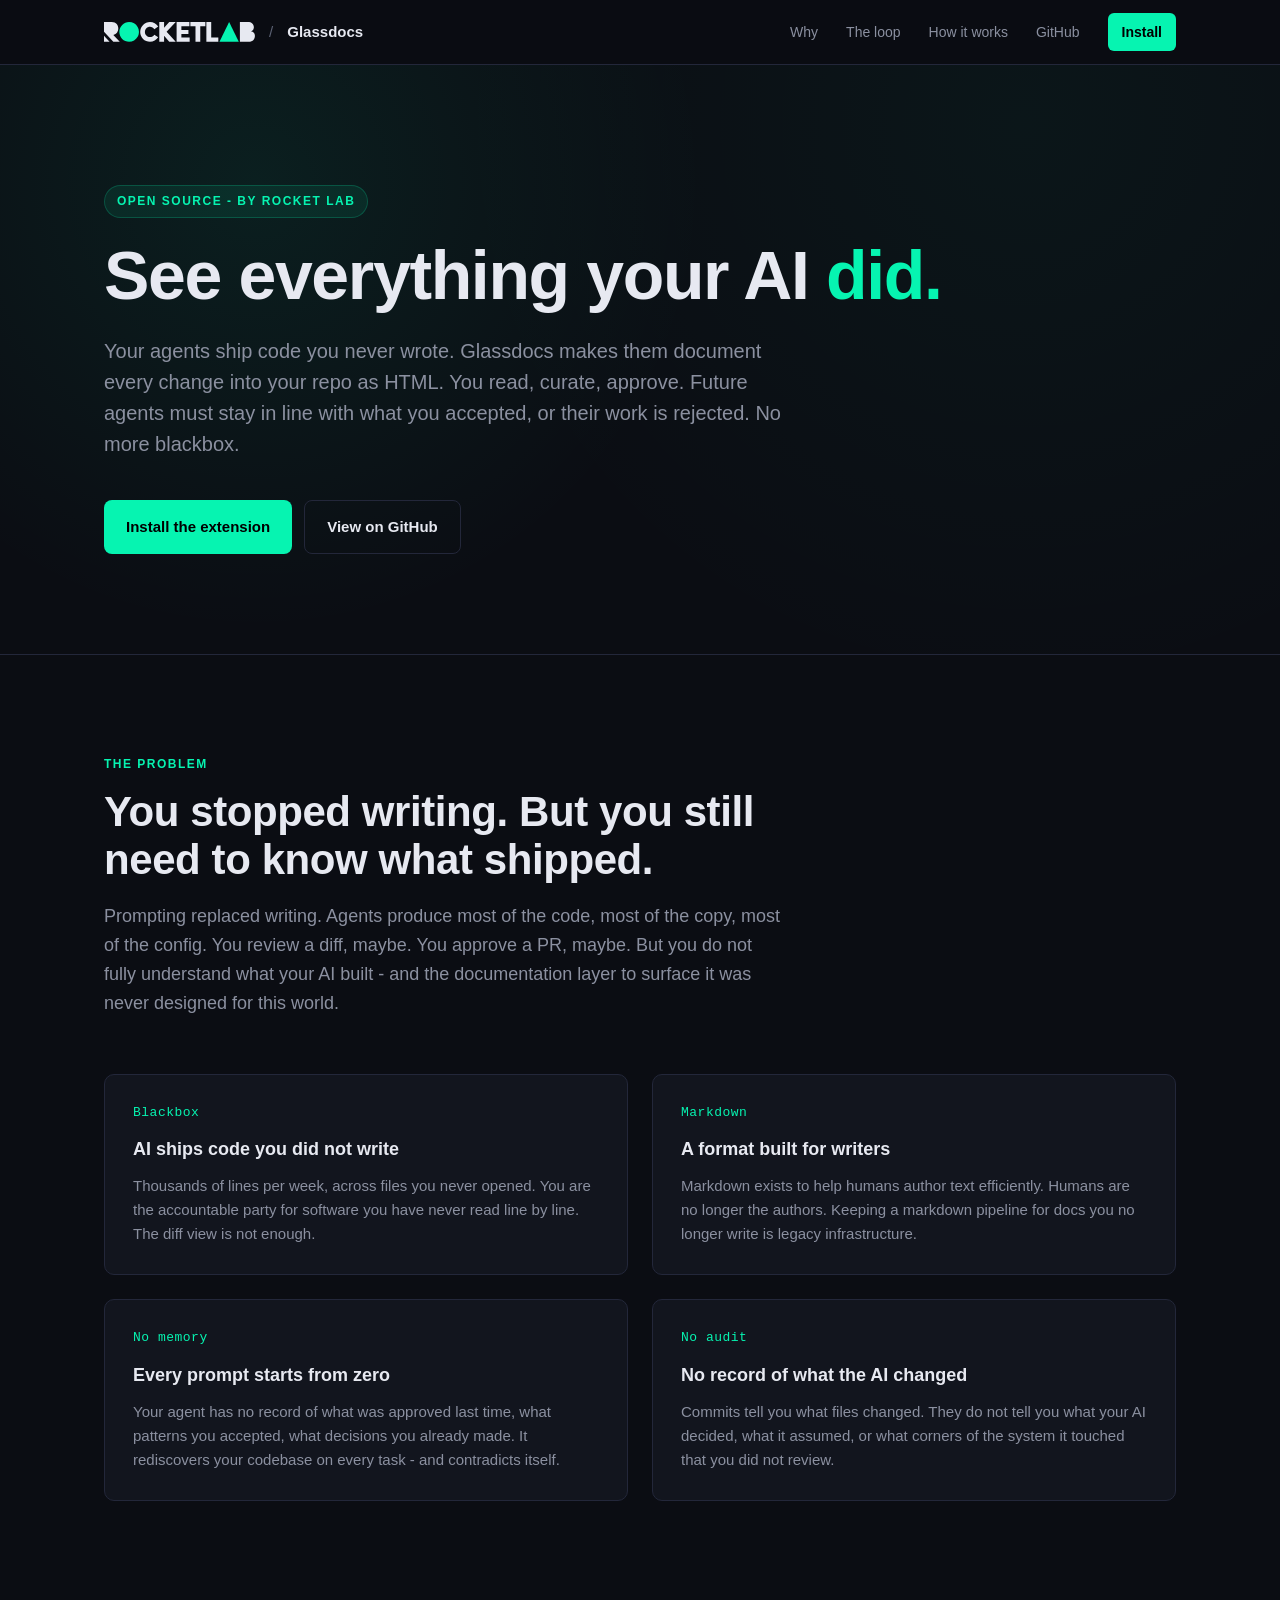
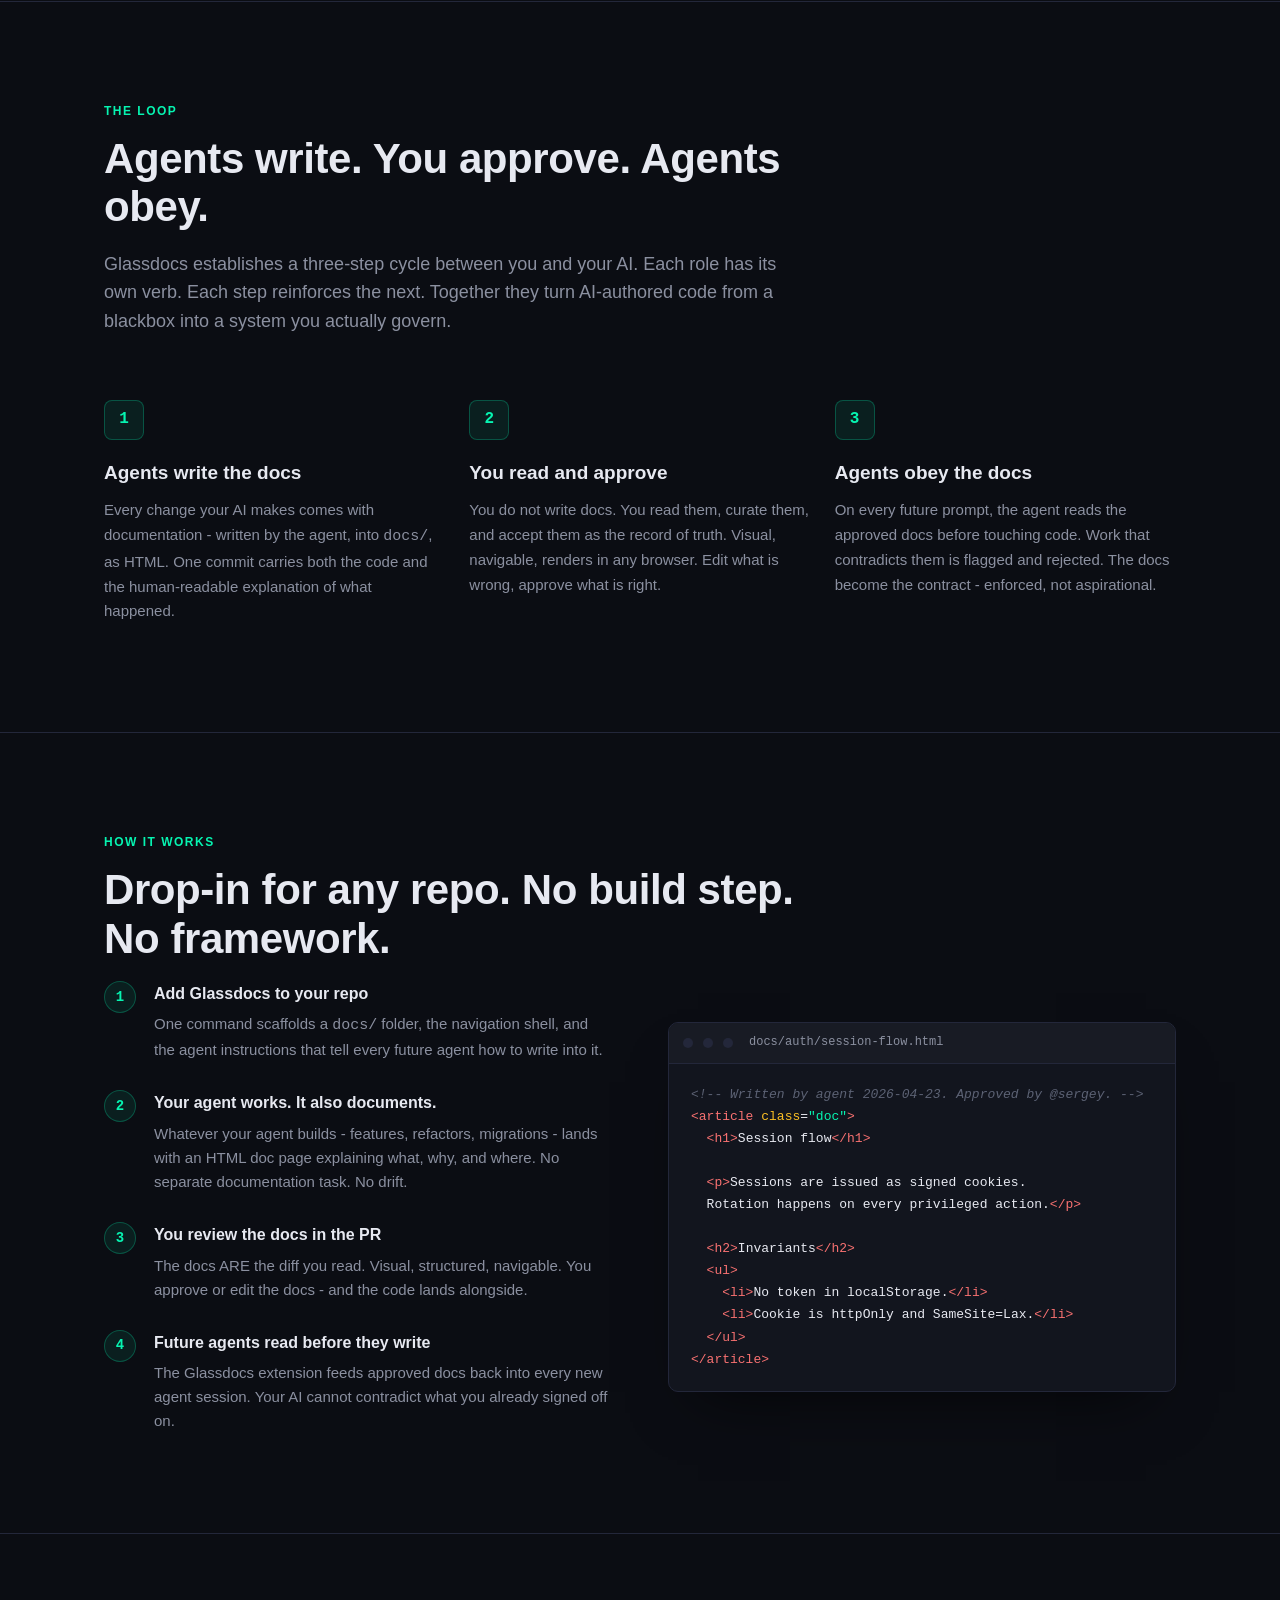
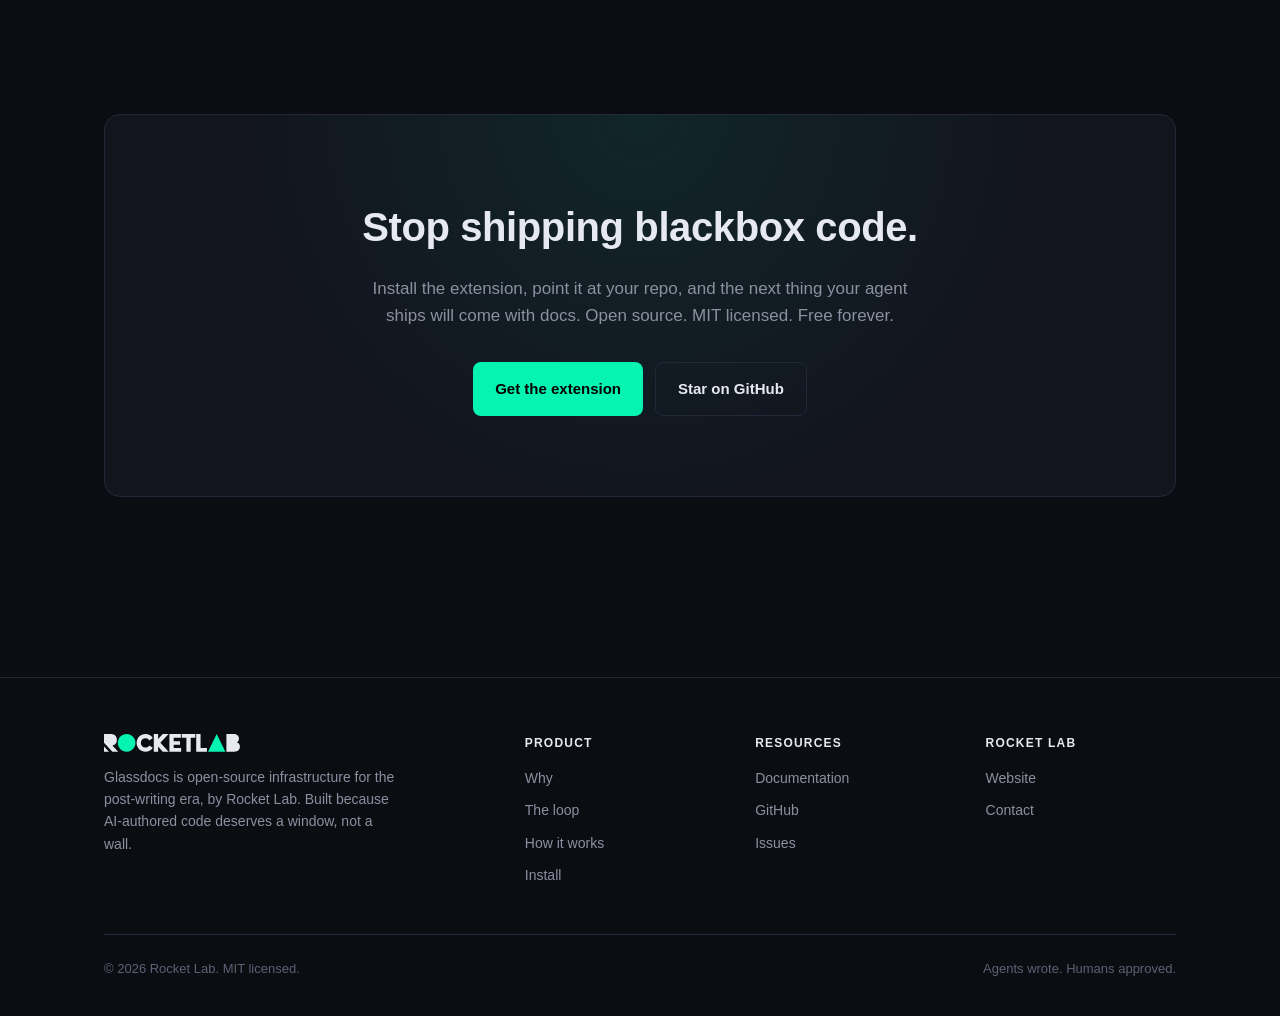
==== index.html @ 945e69b7 "Initial publish: Glassdocs marketing site Org-pages repo for Glassdocs - serves the public marketing" ====
<!DOCTYPE html>
<html lang="en">
<head>
  <meta charset="UTF-8" />
  <meta name="viewport" content="width=device-width, initial-scale=1.0" />
  <title>Glassdocs - the transparency layer for AI-authored code</title>
  <meta name="description" content="Agents write the docs. You read and approve. Future agents must stay in line. Glassdocs is the open-source transparency layer for AI-authored code." />

  <meta property="og:title" content="Glassdocs - see everything your AI did." />
  <meta property="og:description" content="Agents write the docs. You approve them. Future agents honor them. The transparency layer for AI-authored code, by Rocket Lab." />
  <meta property="og:type" content="website" />

  <link rel="icon" type="image/svg+xml" href="assets/favicon.svg" />
  <link rel="stylesheet" href="styles.css" />
</head>
<body>

  <nav class="nav">
    <div class="wrap nav-inner">
      <a href="/" class="nav-brand">
        <img src="assets/logo-dark.svg" alt="Rocket Lab" class="nav-logo" />
        <span class="nav-divider">/</span>
        Glassdocs
      </a>
      <div class="nav-links">
        <a href="#problem">Why</a>
        <a href="#loop">The loop</a>
        <a href="#how">How it works</a>
        <a href="https://github.com/Glassdocs/glassdocs">GitHub</a>
        <a href="#install" class="nav-cta">Install</a>
      </div>
    </div>
  </nav>

  <header class="hero">
    <div class="wrap">
      <span class="hero-eyebrow">Open source - by Rocket Lab</span>
      <h1>See everything your AI <span class="accent">did.</span></h1>
      <p class="hero-sub">
        Your agents ship code you never wrote. Glassdocs makes them document every change into your repo as HTML.
        You read, curate, approve. Future agents must stay in line with what you accepted, or their work is rejected.
        No more blackbox.
      </p>
      <div class="hero-ctas">
        <a class="btn btn-primary" href="#install">Install the extension</a>
        <a class="btn btn-secondary" href="https://github.com/Glassdocs/glassdocs">View on GitHub</a>
      </div>
    </div>
  </header>

  <section id="problem">
    <div class="wrap">
      <div class="section-eyebrow">The problem</div>
      <h2 class="section-title">You stopped writing. But you still need to know what shipped.</h2>
      <p class="section-lede">
        Prompting replaced writing. Agents produce most of the code, most of the copy, most of the config. You review a diff,
        maybe. You approve a PR, maybe. But you do not fully understand what your AI built - and the documentation layer to
        surface it was never designed for this world.
      </p>

      <div class="problem-grid">
        <div class="problem-card">
          <span class="stat">Blackbox</span>
          <h3>AI ships code you did not write</h3>
          <p>Thousands of lines per week, across files you never opened. You are the accountable party for software you have
          never read line by line. The diff view is not enough.</p>
        </div>
        <div class="problem-card">
          <span class="stat">Markdown</span>
          <h3>A format built for writers</h3>
          <p>Markdown exists to help humans author text efficiently. Humans are no longer the authors. Keeping a markdown
          pipeline for docs you no longer write is legacy infrastructure.</p>
        </div>
        <div class="problem-card">
          <span class="stat">No memory</span>
          <h3>Every prompt starts from zero</h3>
          <p>Your agent has no record of what was approved last time, what patterns you accepted, what decisions you already
          made. It rediscovers your codebase on every task - and contradicts itself.</p>
        </div>
        <div class="problem-card">
          <span class="stat">No audit</span>
          <h3>No record of what the AI changed</h3>
          <p>Commits tell you what files changed. They do not tell you what your AI decided, what it assumed, or what corners
          of the system it touched that you did not review.</p>
        </div>
      </div>
    </div>
  </section>

  <section id="loop">
    <div class="wrap">
      <div class="section-eyebrow">The loop</div>
      <h2 class="section-title">Agents write. You approve. Agents obey.</h2>
      <p class="section-lede">
        Glassdocs establishes a three-step cycle between you and your AI. Each role has its own verb. Each step reinforces the
        next. Together they turn AI-authored code from a blackbox into a system you actually govern.
      </p>

      <div class="pillars">
        <div class="pillar">
          <div class="pillar-icon">1</div>
          <h3>Agents write the docs</h3>
          <p>
            Every change your AI makes comes with documentation - written by the agent, into <code>docs/</code>, as HTML.
            One commit carries both the code and the human-readable explanation of what happened.
          </p>
        </div>
        <div class="pillar">
          <div class="pillar-icon">2</div>
          <h3>You read and approve</h3>
          <p>
            You do not write docs. You read them, curate them, and accept them as the record of truth. Visual, navigable,
            renders in any browser. Edit what is wrong, approve what is right.
          </p>
        </div>
        <div class="pillar">
          <div class="pillar-icon">3</div>
          <h3>Agents obey the docs</h3>
          <p>
            On every future prompt, the agent reads the approved docs before touching code. Work that contradicts them is
            flagged and rejected. The docs become the contract - enforced, not aspirational.
          </p>
        </div>
      </div>
    </div>
  </section>

  <section id="how">
    <div class="wrap">
      <div class="section-eyebrow">How it works</div>
      <h2 class="section-title">Drop-in for any repo. No build step. No framework.</h2>

      <div class="how">
        <ol class="how-steps">
          <li class="how-step">
            <div class="how-num">1</div>
            <div>
              <h4>Add Glassdocs to your repo</h4>
              <p>One command scaffolds a <code>docs/</code> folder, the navigation shell, and the agent instructions that tell every future agent how to write into it.</p>
            </div>
          </li>
          <li class="how-step">
            <div class="how-num">2</div>
            <div>
              <h4>Your agent works. It also documents.</h4>
              <p>Whatever your agent builds - features, refactors, migrations - lands with an HTML doc page explaining what, why, and where. No separate documentation task. No drift.</p>
            </div>
          </li>
          <li class="how-step">
            <div class="how-num">3</div>
            <div>
              <h4>You review the docs in the PR</h4>
              <p>The docs ARE the diff you read. Visual, structured, navigable. You approve or edit the docs - and the code lands alongside.</p>
            </div>
          </li>
          <li class="how-step">
            <div class="how-num">4</div>
            <div>
              <h4>Future agents read before they write</h4>
              <p>The Glassdocs extension feeds approved docs back into every new agent session. Your AI cannot contradict what you already signed off on.</p>
            </div>
          </li>
        </ol>

        <div class="code-frame">
          <div class="code-frame-bar">
            <span class="dot"></span><span class="dot"></span><span class="dot"></span>
            <span class="path">docs/auth/session-flow.html</span>
          </div>
<pre><span class="tk-cmt">&lt;!-- Written by agent 2026-04-23. Approved by @sergey. --&gt;</span>
<span class="tk-tag">&lt;article</span> <span class="tk-attr">class</span>=<span class="tk-str">"doc"</span><span class="tk-tag">&gt;</span>
  <span class="tk-tag">&lt;h1&gt;</span>Session flow<span class="tk-tag">&lt;/h1&gt;</span>

  <span class="tk-tag">&lt;p&gt;</span>Sessions are issued as signed cookies.
  Rotation happens on every privileged action.<span class="tk-tag">&lt;/p&gt;</span>

  <span class="tk-tag">&lt;h2&gt;</span>Invariants<span class="tk-tag">&lt;/h2&gt;</span>
  <span class="tk-tag">&lt;ul&gt;</span>
    <span class="tk-tag">&lt;li&gt;</span>No token in localStorage.<span class="tk-tag">&lt;/li&gt;</span>
    <span class="tk-tag">&lt;li&gt;</span>Cookie is httpOnly and SameSite=Lax.<span class="tk-tag">&lt;/li&gt;</span>
  <span class="tk-tag">&lt;/ul&gt;</span>
<span class="tk-tag">&lt;/article&gt;</span></pre>
        </div>
      </div>
    </div>
  </section>

  <section id="install">
    <div class="wrap">
      <div class="cta-block">
        <h2>Stop shipping blackbox code.</h2>
        <p>Install the extension, point it at your repo, and the next thing your agent ships will come with docs. Open source. MIT licensed. Free forever.</p>
        <div class="hero-ctas">
          <a class="btn btn-primary" href="#">Get the extension</a>
          <a class="btn btn-secondary" href="https://github.com/Glassdocs/glassdocs">Star on GitHub</a>
        </div>
      </div>
    </div>
  </section>

  <footer>
    <div class="wrap">
      <div class="footer-grid">
        <div class="footer-brand">
          <img src="assets/logo-dark.svg" alt="Rocket Lab" class="footer-logo" />
          <p>Glassdocs is open-source infrastructure for the post-writing era, by Rocket Lab. Built because AI-authored code deserves a window, not a wall.</p>
        </div>
        <div class="footer-col">
          <h5>Product</h5>
          <ul>
            <li><a href="#problem">Why</a></li>
            <li><a href="#loop">The loop</a></li>
            <li><a href="#how">How it works</a></li>
            <li><a href="#install">Install</a></li>
          </ul>
        </div>
        <div class="footer-col">
          <h5>Resources</h5>
          <ul>
            <li><a href="https://docs.docsplaybook.dev">Documentation</a></li>
            <li><a href="https://github.com/Glassdocs/glassdocs">GitHub</a></li>
            <li><a href="https://github.com/Glassdocs/glassdocs/issues">Issues</a></li>
          </ul>
        </div>
        <div class="footer-col">
          <h5>Rocket Lab</h5>
          <ul>
            <li><a href="https://rocketlab.com.au">Website</a></li>
            <li><a href="mailto:hello@rocketlab.com.au">Contact</a></li>
          </ul>
        </div>
      </div>
      <div class="footer-bottom">
        <span>&copy; 2026 Rocket Lab. MIT licensed.</span>
        <span>Agents wrote. Humans approved.</span>
      </div>
    </div>
  </footer>

</body>
</html>
---- styles.css ----
/* Docs Playbook - marketing site
   Handcrafted. No framework. No build step.
   Brand palette echoes Glassdocs, layout is distinct. */

:root {
  --bg: #0b0d13;
  --bg-raised: #12151e;
  --surface: #181b24;
  --border: #23273a;
  --text: #e7e9f1;
  --text-muted: #8b90a0;
  --text-dim: #5c6274;
  --accent: #06f4b1;
  --accent-dim: #0ab882;
  --accent-ghost: rgba(6, 244, 177, 0.08);
  --max: 1120px;
  --radius: 10px;
  --font-sans: -apple-system, BlinkMacSystemFont, "Segoe UI", Roboto, "Inter", sans-serif;
  --font-mono: ui-monospace, "SF Mono", "Menlo", "Cascadia Mono", Consolas, monospace;
}

* { margin: 0; padding: 0; box-sizing: border-box; }
html { scroll-behavior: smooth; }
body {
  font-family: var(--font-sans);
  background: var(--bg);
  color: var(--text);
  line-height: 1.6;
  font-size: 16px;
  -webkit-font-smoothing: antialiased;
  text-rendering: optimizeLegibility;
}
a { color: var(--accent); text-decoration: none; }
a:hover { color: var(--accent-dim); }
::selection { background: var(--accent); color: #000; }

.wrap { max-width: var(--max); margin: 0 auto; padding: 0 24px; }

/* ─── Nav ─────────────────────────────────────────── */
.nav {
  position: sticky; top: 0; z-index: 50;
  background: rgba(11, 13, 19, 0.8);
  backdrop-filter: blur(12px);
  border-bottom: 1px solid var(--border);
}
.nav-inner {
  display: flex; align-items: center; justify-content: space-between;
  height: 64px;
}
.nav-brand {
  display: flex; align-items: center; gap: 10px;
  color: var(--text); font-weight: 600; font-size: 15px;
}
.nav-brand svg { height: 20px; color: var(--text); }
.nav-logo { height: 20px; display: block; }
.nav-divider { color: var(--text-dim); font-weight: 400; margin: 0 4px; }
.nav-links { display: flex; gap: 28px; align-items: center; }
.nav-links a { color: var(--text-muted); font-size: 14px; font-weight: 500; }
.nav-links a:hover { color: var(--text); }
.nav-links .nav-cta {
  color: #000; background: var(--accent);
  padding: 8px 14px; border-radius: 6px;
  font-weight: 600;
}
.nav-links .nav-cta:hover { background: var(--accent-dim); color: #000; }

/* ─── Hero ────────────────────────────────────────── */
.hero {
  padding: 120px 0 100px;
  border-bottom: 1px solid var(--border);
  background:
    radial-gradient(circle at 20% 20%, rgba(6, 244, 177, 0.08), transparent 40%),
    radial-gradient(circle at 80% 10%, rgba(6, 244, 177, 0.04), transparent 50%);
}
.hero-eyebrow {
  display: inline-block;
  font-size: 12px; letter-spacing: 1.5px; text-transform: uppercase;
  color: var(--accent); font-weight: 600;
  margin-bottom: 22px;
  padding: 6px 12px;
  background: var(--accent-ghost);
  border: 1px solid rgba(6, 244, 177, 0.2);
  border-radius: 100px;
}
.hero h1 {
  font-size: clamp(38px, 6vw, 68px);
  line-height: 1.05;
  letter-spacing: -0.02em;
  font-weight: 700;
  max-width: 900px;
  margin-bottom: 24px;
}
.hero h1 .accent { color: var(--accent); }
.hero-sub {
  font-size: clamp(17px, 2vw, 20px);
  color: var(--text-muted);
  max-width: 680px;
  line-height: 1.55;
  margin-bottom: 40px;
}
.hero-ctas { display: flex; gap: 12px; flex-wrap: wrap; }
.btn {
  display: inline-flex; align-items: center; gap: 8px;
  padding: 14px 22px;
  border-radius: 8px;
  font-size: 15px; font-weight: 600;
  transition: transform 0.1s ease, background 0.15s ease;
  cursor: pointer; border: none;
}
.btn:active { transform: translateY(1px); }
.btn-primary { background: var(--accent); color: #000; }
.btn-primary:hover { background: var(--accent-dim); color: #000; }
.btn-secondary {
  background: transparent; color: var(--text);
  border: 1px solid var(--border);
}
.btn-secondary:hover { border-color: var(--text-muted); color: var(--text); }

/* ─── Section base ────────────────────────────────── */
section { padding: 100px 0; border-bottom: 1px solid var(--border); }
section:last-of-type { border-bottom: none; }
.section-eyebrow {
  font-size: 12px; letter-spacing: 1.5px; text-transform: uppercase;
  color: var(--accent); font-weight: 600; margin-bottom: 14px;
}
.section-title {
  font-size: clamp(28px, 4vw, 42px);
  letter-spacing: -0.01em;
  font-weight: 700;
  margin-bottom: 18px;
  max-width: 720px;
  line-height: 1.15;
}
.section-lede {
  font-size: 18px;
  color: var(--text-muted);
  max-width: 680px;
  line-height: 1.6;
  margin-bottom: 56px;
}

/* ─── Problem / positioning ───────────────────────── */
.problem-grid {
  display: grid;
  grid-template-columns: repeat(2, 1fr);
  gap: 24px;
  margin-top: 40px;
}
.problem-card {
  background: var(--bg-raised);
  border: 1px solid var(--border);
  border-radius: var(--radius);
  padding: 28px;
}
.problem-card h3 {
  font-size: 18px; font-weight: 600; margin-bottom: 10px;
  color: var(--text);
}
.problem-card p { color: var(--text-muted); font-size: 15px; line-height: 1.6; }
.problem-card .stat {
  display: block; color: var(--accent);
  font-family: var(--font-mono); font-size: 13px; margin-bottom: 12px;
  letter-spacing: 0.5px;
}

/* ─── Pillars ─────────────────────────────────────── */
.pillars {
  display: grid;
  grid-template-columns: repeat(3, 1fr);
  gap: 24px;
}
.pillar { padding: 8px 0; }
.pillar-icon {
  width: 40px; height: 40px;
  border-radius: 8px;
  background: var(--accent-ghost);
  border: 1px solid rgba(6, 244, 177, 0.25);
  display: flex; align-items: center; justify-content: center;
  color: var(--accent);
  margin-bottom: 18px;
  font-family: var(--font-mono); font-weight: 700;
}
.pillar h3 { font-size: 19px; font-weight: 600; margin-bottom: 10px; }
.pillar p { color: var(--text-muted); font-size: 15px; line-height: 1.65; }

/* ─── Code / how it works ─────────────────────────── */
.how {
  display: grid;
  grid-template-columns: 1fr 1fr;
  gap: 56px;
  align-items: center;
}
.how-steps { list-style: none; display: flex; flex-direction: column; gap: 28px; }
.how-step { display: flex; gap: 18px; }
.how-num {
  flex-shrink: 0;
  width: 32px; height: 32px;
  border-radius: 50%;
  background: var(--accent-ghost);
  border: 1px solid rgba(6, 244, 177, 0.25);
  color: var(--accent);
  display: flex; align-items: center; justify-content: center;
  font-family: var(--font-mono); font-weight: 700; font-size: 14px;
}
.how-step h4 { font-size: 16px; font-weight: 600; margin-bottom: 6px; }
.how-step p { color: var(--text-muted); font-size: 15px; line-height: 1.6; }

.code-frame {
  background: var(--bg-raised);
  border: 1px solid var(--border);
  border-radius: var(--radius);
  overflow: hidden;
  box-shadow: 0 30px 60px -30px rgba(0, 0, 0, 0.7);
}
.code-frame-bar {
  background: var(--surface);
  border-bottom: 1px solid var(--border);
  padding: 10px 14px;
  display: flex; align-items: center; gap: 10px;
}
.code-frame-bar .dot {
  width: 10px; height: 10px; border-radius: 50%; background: var(--border);
}
.code-frame-bar .path {
  margin-left: 6px;
  font-family: var(--font-mono); font-size: 12px; color: var(--text-muted);
}
.code-frame pre {
  margin: 0;
  padding: 20px 22px;
  font-family: var(--font-mono);
  font-size: 13px;
  line-height: 1.7;
  color: var(--text);
  overflow-x: auto;
}
.code-frame .tk-tag { color: #f87171; }
.code-frame .tk-attr { color: #fbbf24; }
.code-frame .tk-str { color: var(--accent); }
.code-frame .tk-cmt { color: var(--text-dim); font-style: italic; }

/* ─── CTA block ───────────────────────────────────── */
.cta-block {
  text-align: center;
  padding: 80px 24px;
  background:
    radial-gradient(circle at 50% 0%, rgba(6, 244, 177, 0.08), transparent 60%),
    var(--bg-raised);
  border: 1px solid var(--border);
  border-radius: 16px;
  margin: 80px auto;
}
.cta-block h2 {
  font-size: clamp(28px, 4vw, 40px);
  font-weight: 700;
  letter-spacing: -0.01em;
  margin-bottom: 16px;
}
.cta-block p {
  font-size: 17px;
  color: var(--text-muted);
  margin-bottom: 32px;
  max-width: 560px; margin-left: auto; margin-right: auto;
}
.cta-block .hero-ctas { justify-content: center; }

/* ─── Footer ──────────────────────────────────────── */
footer {
  padding: 56px 0 40px;
  border-top: 1px solid var(--border);
  color: var(--text-muted);
  font-size: 14px;
}
.footer-grid {
  display: grid;
  grid-template-columns: 2fr 1fr 1fr 1fr;
  gap: 40px;
  margin-bottom: 48px;
}
.footer-logo { height: 18px; display: block; margin-bottom: 14px; }
.footer-brand p { max-width: 300px; font-size: 14px; color: var(--text-muted); }
.footer-col h5 {
  font-size: 12px; letter-spacing: 1.2px; text-transform: uppercase;
  color: var(--text); margin-bottom: 14px; font-weight: 600;
}
.footer-col ul { list-style: none; display: flex; flex-direction: column; gap: 10px; }
.footer-col a { color: var(--text-muted); }
.footer-col a:hover { color: var(--text); }
.footer-bottom {
  padding-top: 24px;
  border-top: 1px solid var(--border);
  display: flex; justify-content: space-between; align-items: center;
  font-size: 13px; color: var(--text-dim);
}
.footer-bottom a { color: var(--text-muted); }

/* ─── Responsive ──────────────────────────────────── */
@media (max-width: 820px) {
  .problem-grid, .pillars, .how { grid-template-columns: 1fr; gap: 20px; }
  .how { gap: 40px; }
  .footer-grid { grid-template-columns: 1fr 1fr; }
  .nav-links { gap: 16px; }
  .nav-links a:not(.nav-cta) { display: none; }
  section { padding: 72px 0; }
  .hero { padding: 80px 0 64px; }
}
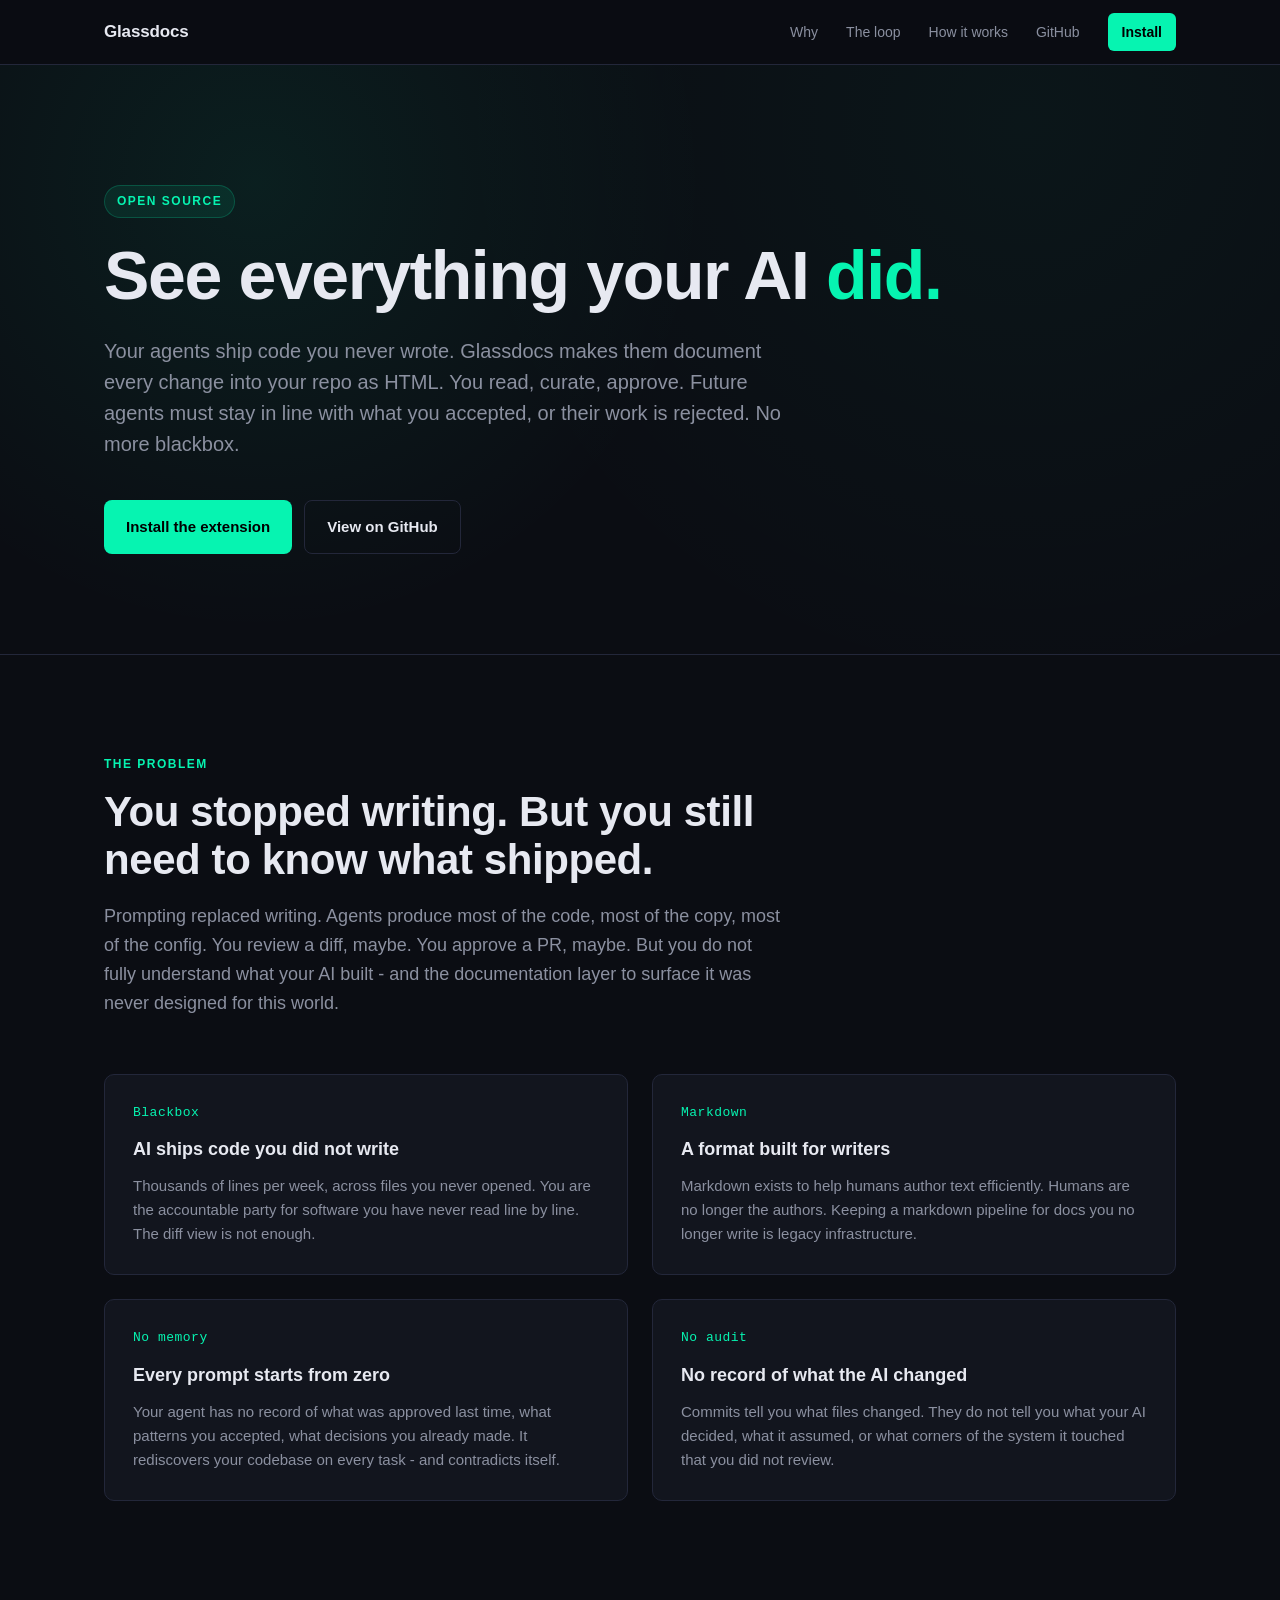
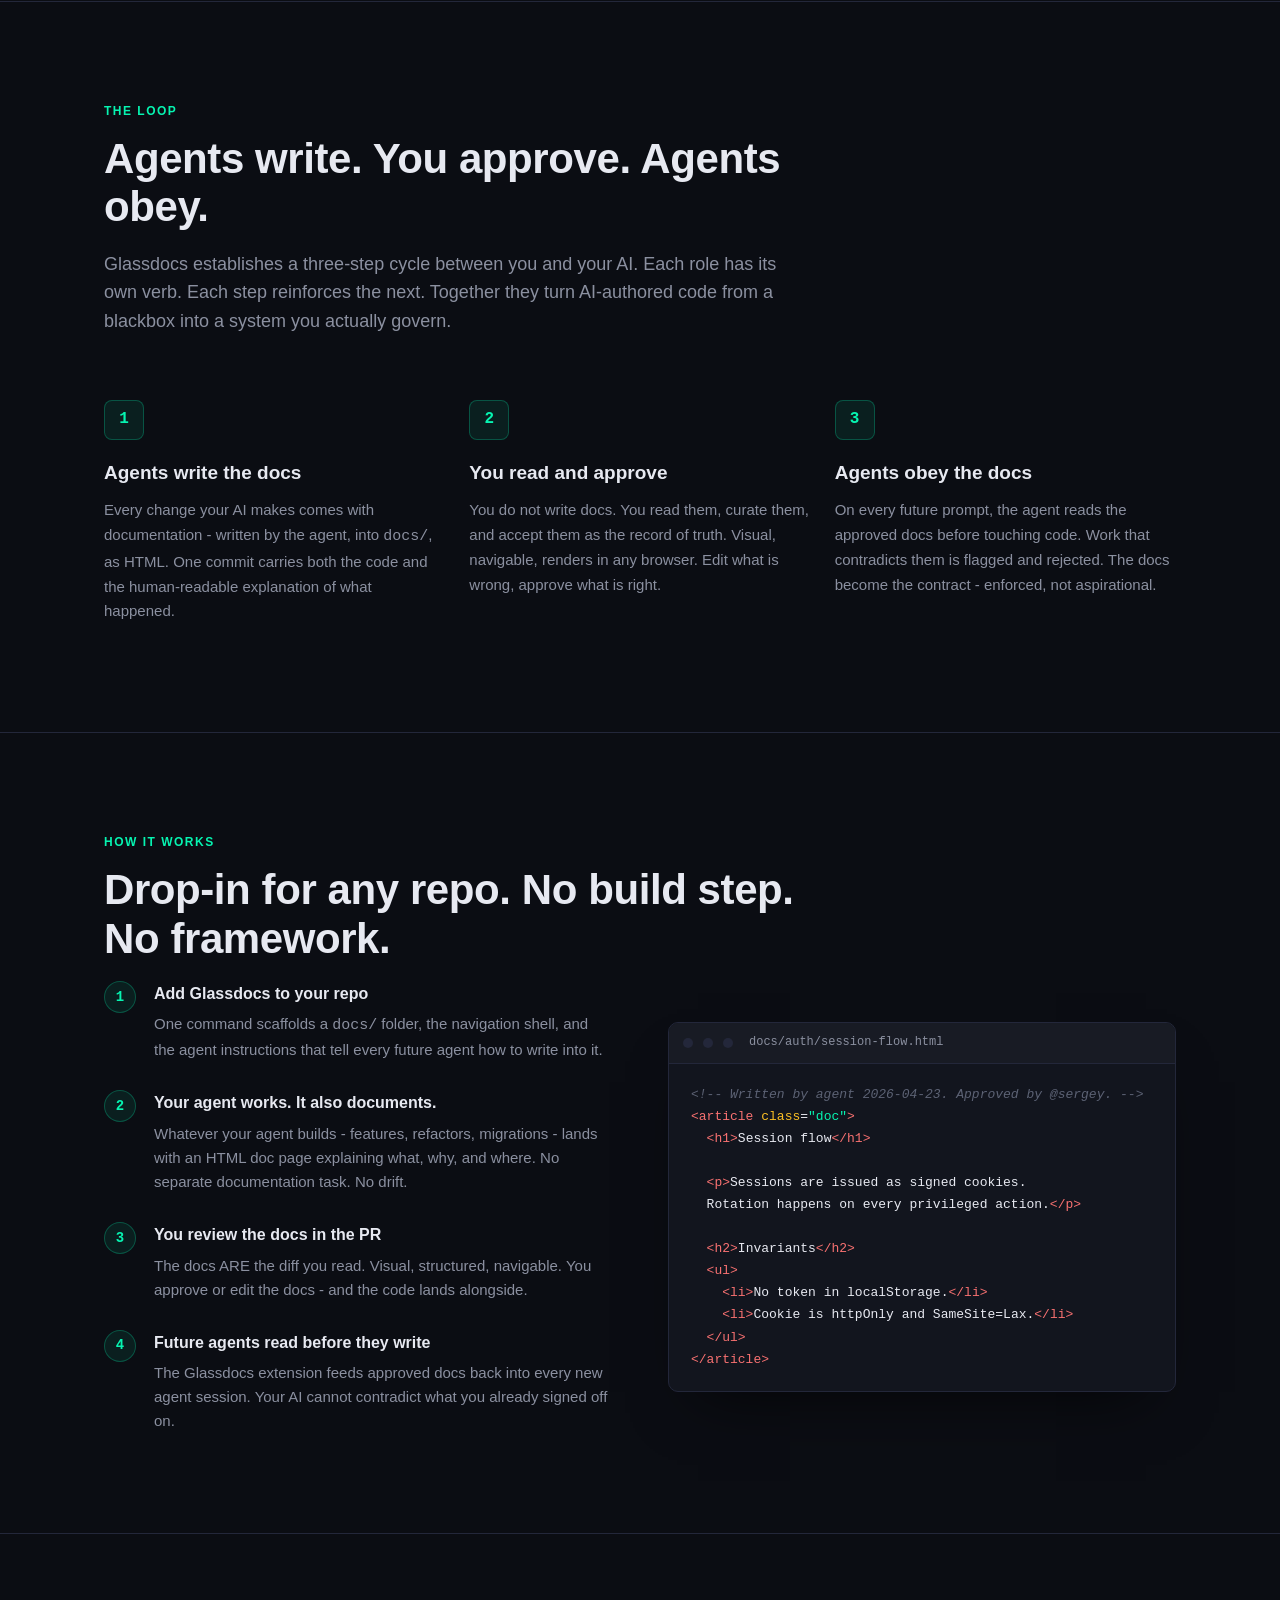
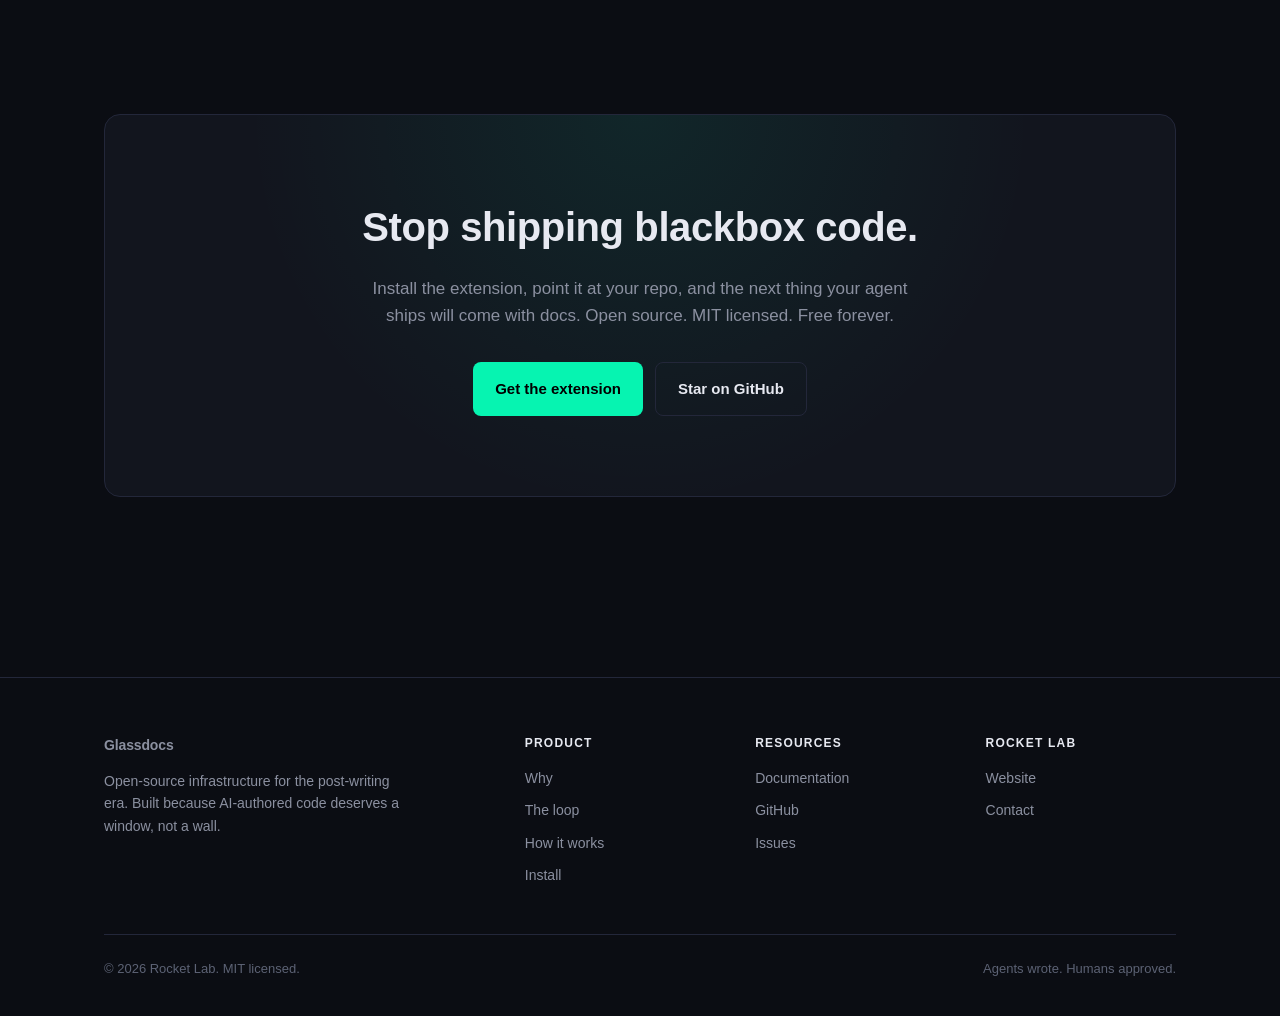
==== commit d0ac9896: "brand: lift Glassdocs as primary, demote Rocket Lab to footer credit Topbar wordmark and hero eyebro" ====
--- a/index.html
+++ b/index.html
@@ -7,7 +7,7 @@
   <meta name="description" content="Agents write the docs. You read and approve. Future agents must stay in line. Glassdocs is the open-source transparency layer for AI-authored code." />
 
   <meta property="og:title" content="Glassdocs - see everything your AI did." />
-  <meta property="og:description" content="Agents write the docs. You approve them. Future agents honor them. The transparency layer for AI-authored code, by Rocket Lab." />
+  <meta property="og:description" content="Agents write the docs. You approve them. Future agents honor them. The transparency layer for AI-authored code." />
   <meta property="og:type" content="website" />
 
   <link rel="icon" type="image/svg+xml" href="assets/favicon.svg" />
@@ -17,11 +17,7 @@
 
   <nav class="nav">
     <div class="wrap nav-inner">
-      <a href="/" class="nav-brand">
-        <img src="assets/logo-dark.svg" alt="Rocket Lab" class="nav-logo" />
-        <span class="nav-divider">/</span>
-        Glassdocs
-      </a>
+      <a href="/" class="nav-brand">Glassdocs</a>
       <div class="nav-links">
         <a href="#problem">Why</a>
         <a href="#loop">The loop</a>
@@ -34,7 +30,7 @@
 
   <header class="hero">
     <div class="wrap">
-      <span class="hero-eyebrow">Open source - by Rocket Lab</span>
+      <span class="hero-eyebrow">Open source</span>
       <h1>See everything your AI <span class="accent">did.</span></h1>
       <p class="hero-sub">
         Your agents ship code you never wrote. Glassdocs makes them document every change into your repo as HTML.
@@ -202,8 +198,8 @@
     <div class="wrap">
       <div class="footer-grid">
         <div class="footer-brand">
-          <img src="assets/logo-dark.svg" alt="Rocket Lab" class="footer-logo" />
-          <p>Glassdocs is open-source infrastructure for the post-writing era, by Rocket Lab. Built because AI-authored code deserves a window, not a wall.</p>
+          <p class="footer-wordmark">Glassdocs</p>
+          <p>Open-source infrastructure for the post-writing era. Built because AI-authored code deserves a window, not a wall.</p>
         </div>
         <div class="footer-col">
           <h5>Product</h5>
--- a/styles.css
+++ b/styles.css
@@ -51,9 +51,7 @@
   display: flex; align-items: center; gap: 10px;
   color: var(--text); font-weight: 600; font-size: 15px;
 }
-.nav-brand svg { height: 20px; color: var(--text); }
-.nav-logo { height: 20px; display: block; }
-.nav-divider { color: var(--text-dim); font-weight: 400; margin: 0 4px; }
+.nav-brand { font-size: 17px; letter-spacing: -0.01em; }
 .nav-links { display: flex; gap: 28px; align-items: center; }
 .nav-links a { color: var(--text-muted); font-size: 14px; font-weight: 500; }
 .nav-links a:hover { color: var(--text); }
@@ -278,6 +276,13 @@
   margin-bottom: 48px;
 }
 .footer-logo { height: 18px; display: block; margin-bottom: 14px; }
+.footer-wordmark {
+  font-size: 18px;
+  font-weight: 700;
+  color: var(--text);
+  letter-spacing: -0.01em;
+  margin-bottom: 14px;
+}
 .footer-brand p { max-width: 300px; font-size: 14px; color: var(--text-muted); }
 .footer-col h5 {
   font-size: 12px; letter-spacing: 1.2px; text-transform: uppercase;
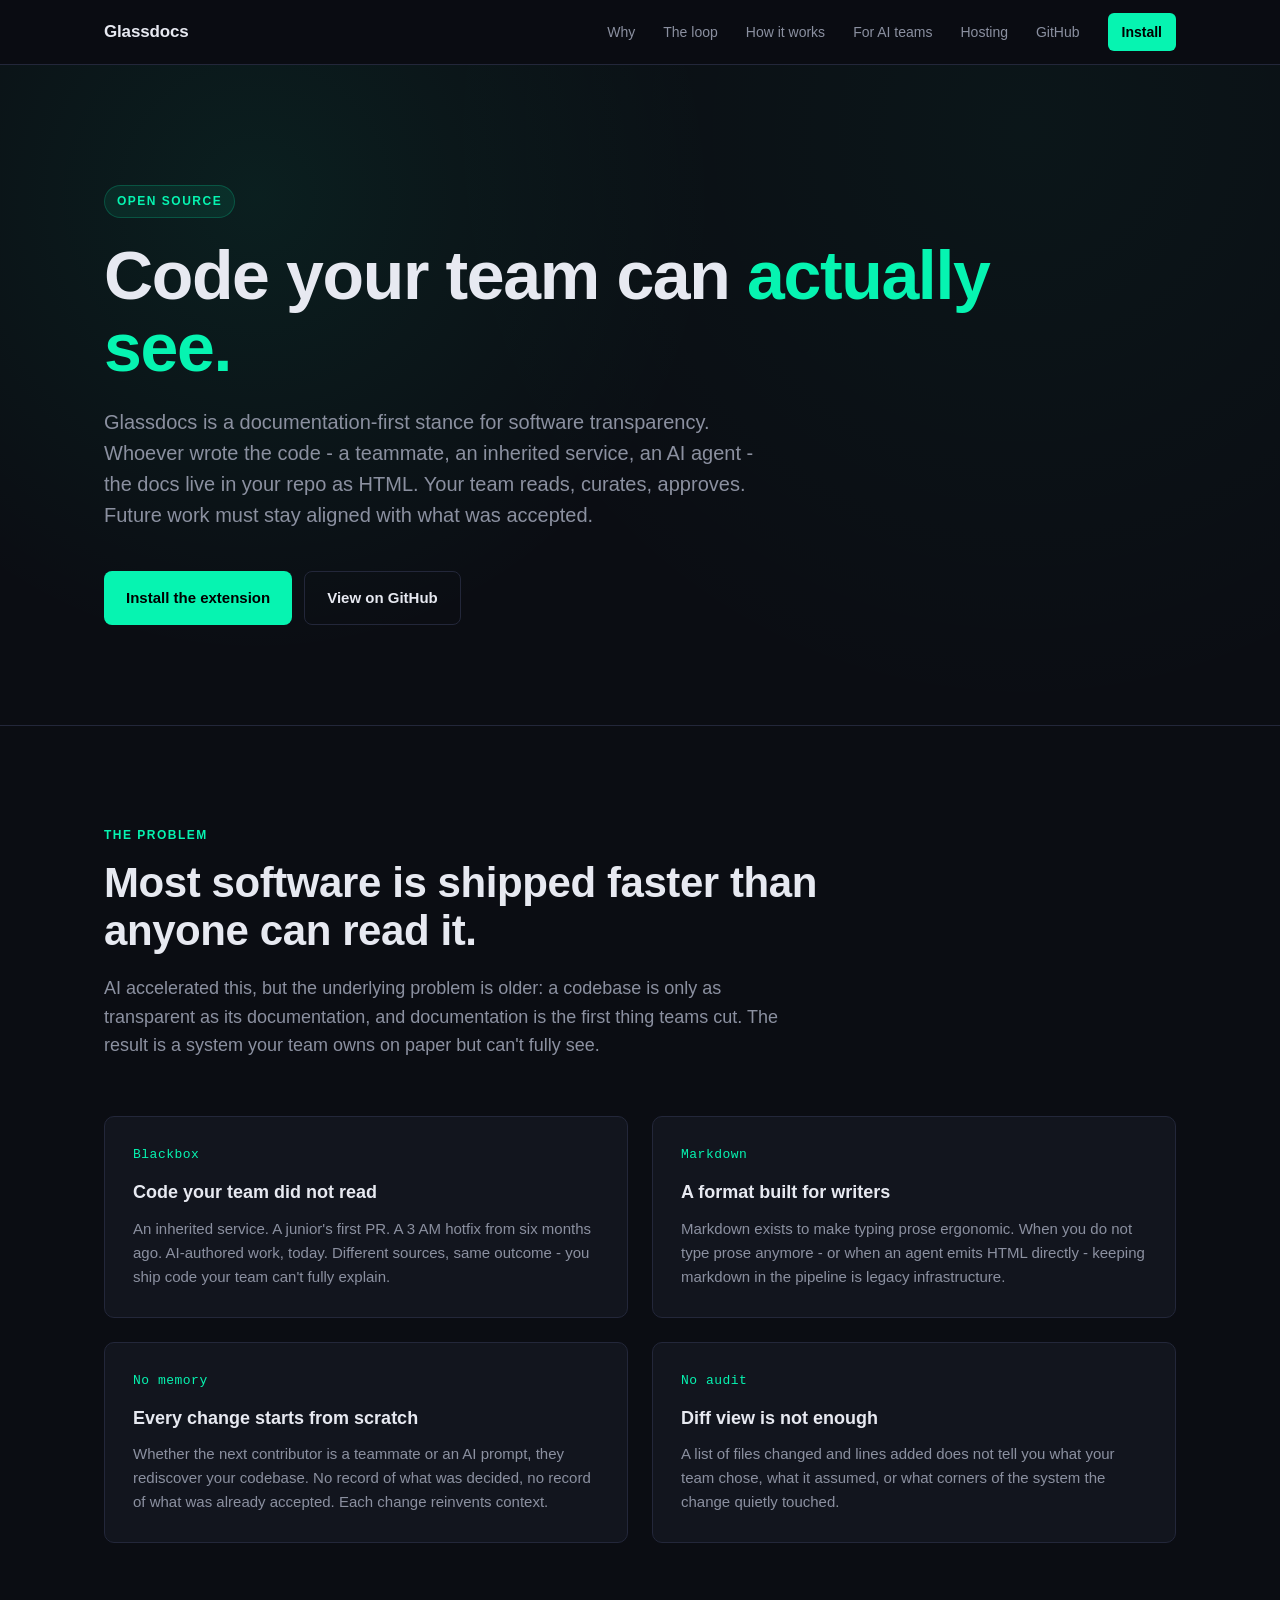
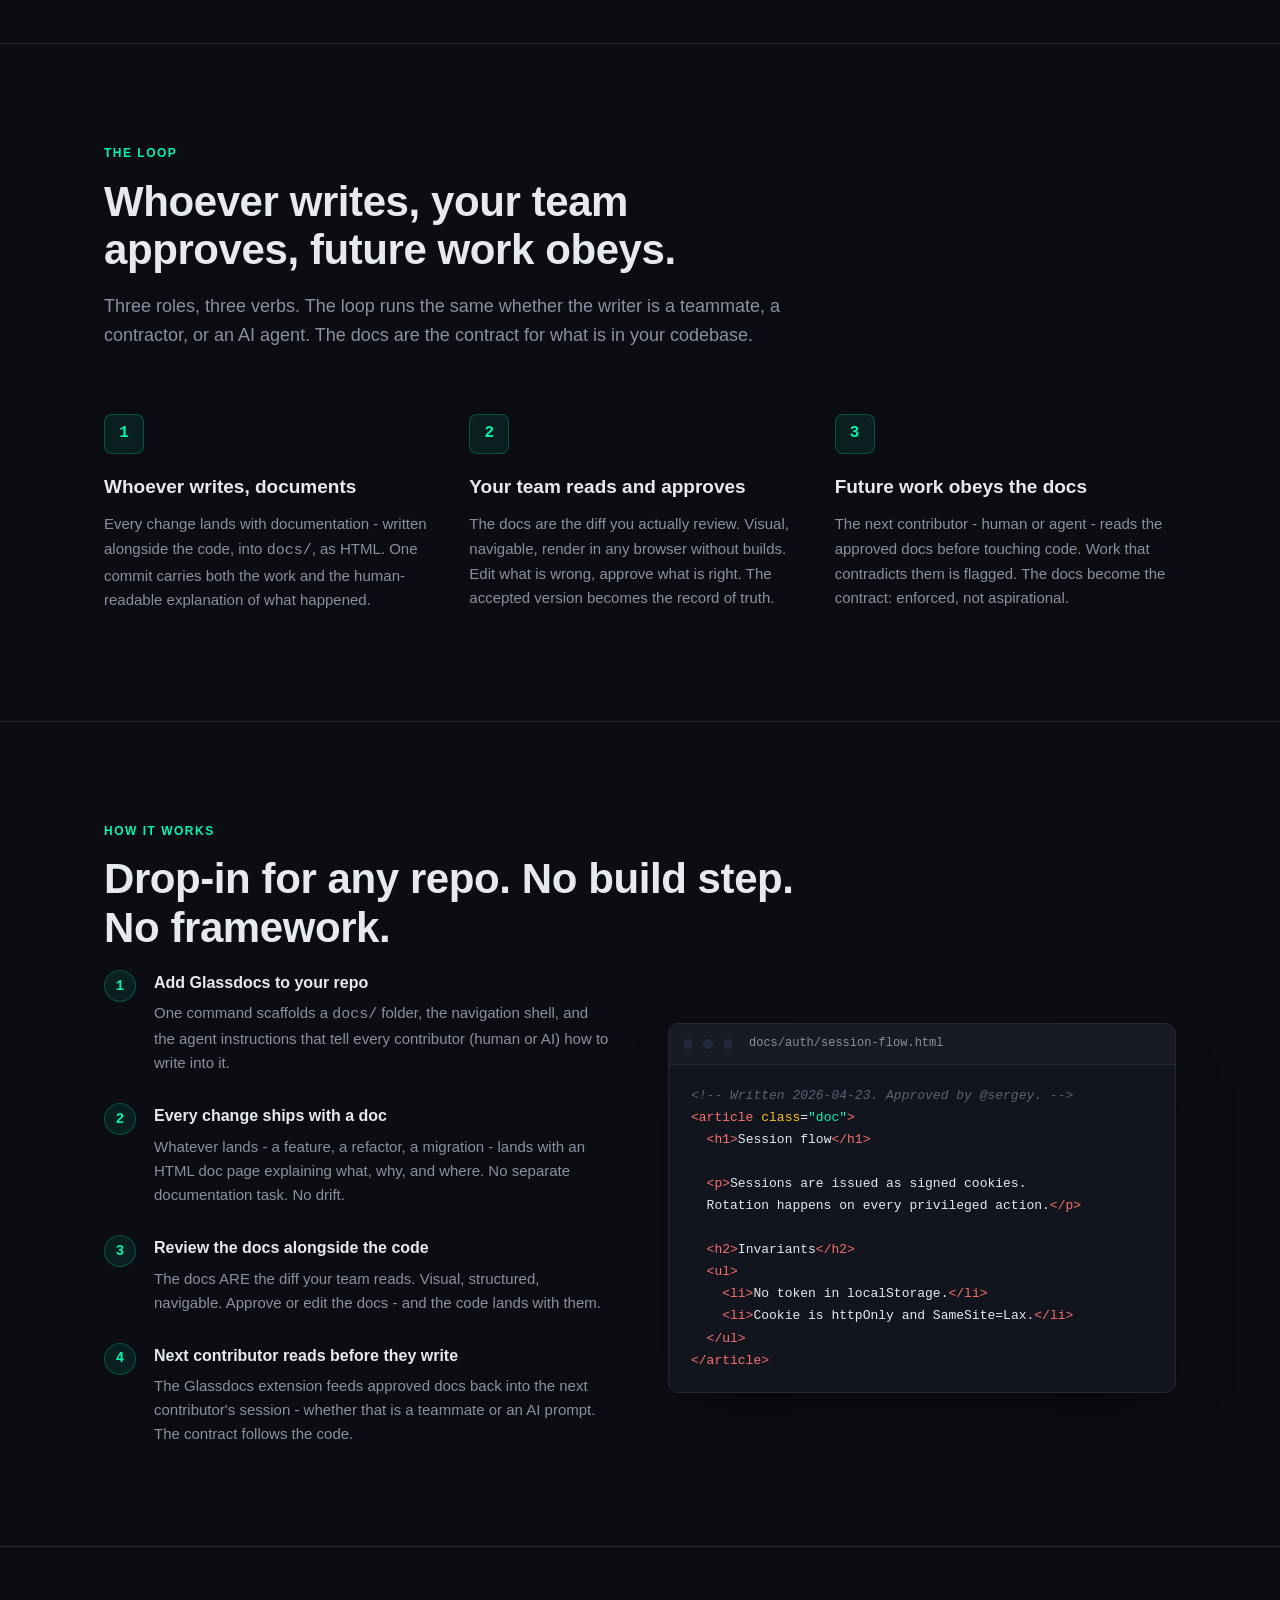
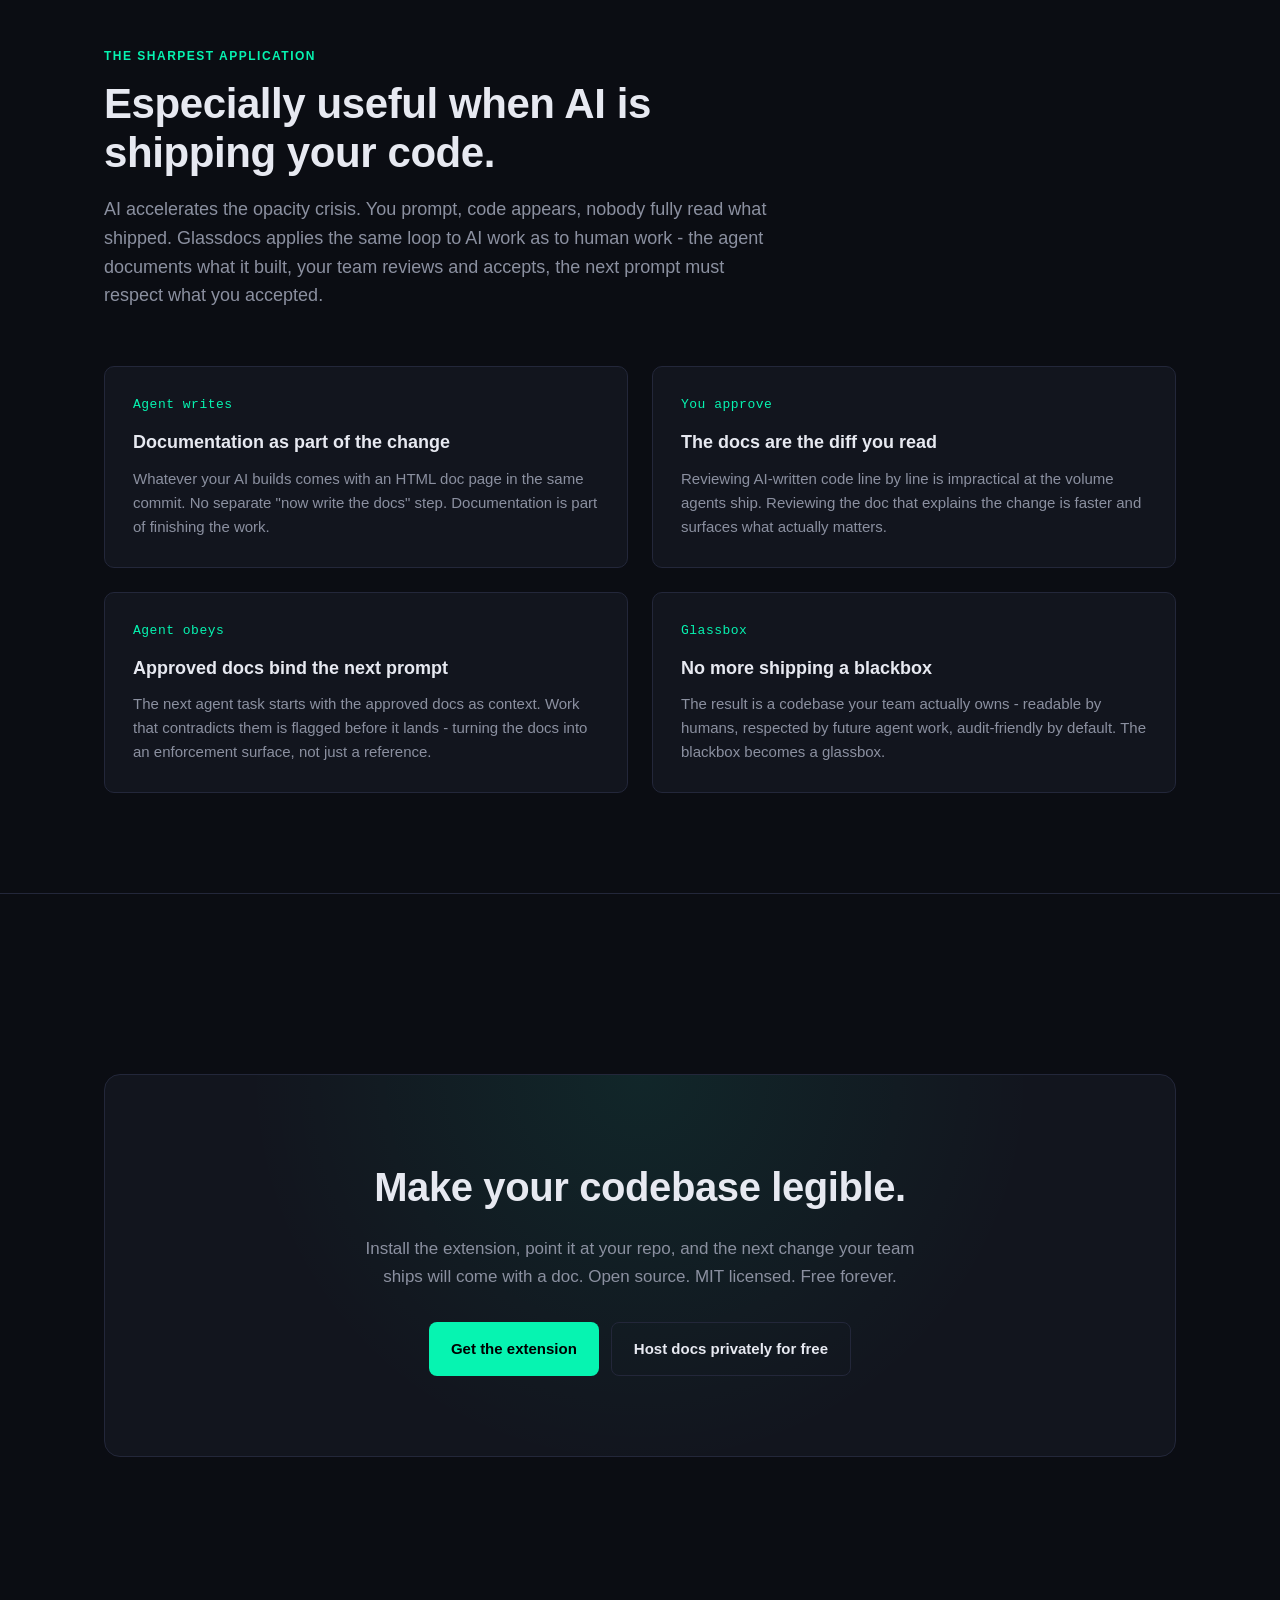
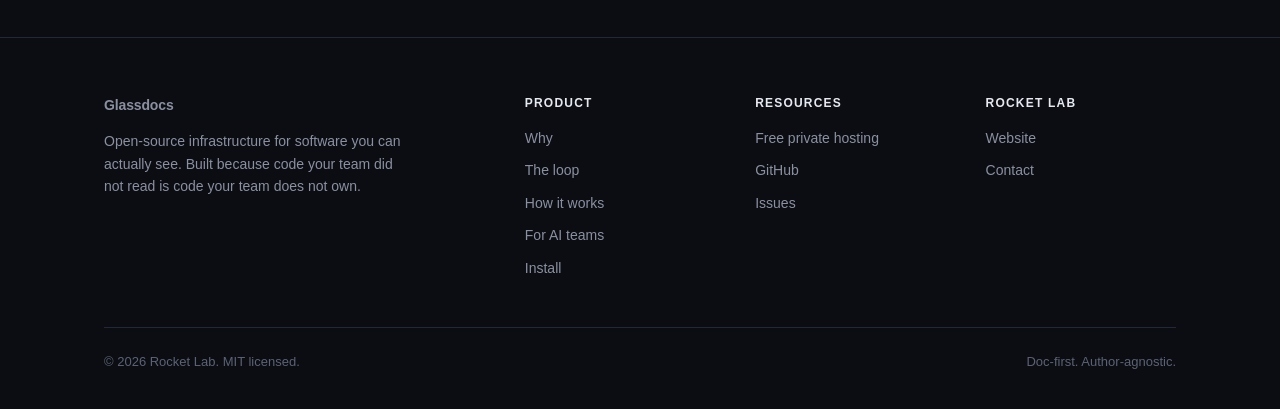
==== commit 810bef08: "Rewrite for doc-first stance + add hosting.html Repositions Glassdocs as a documentation-first stanc" ====
--- a/index.html
+++ b/index.html
@@ -3,11 +3,11 @@
 <head>
   <meta charset="UTF-8" />
   <meta name="viewport" content="width=device-width, initial-scale=1.0" />
-  <title>Glassdocs - the transparency layer for AI-authored code</title>
-  <meta name="description" content="Agents write the docs. You read and approve. Future agents must stay in line. Glassdocs is the open-source transparency layer for AI-authored code." />
-
-  <meta property="og:title" content="Glassdocs - see everything your AI did." />
-  <meta property="og:description" content="Agents write the docs. You approve them. Future agents honor them. The transparency layer for AI-authored code." />
+  <title>Glassdocs - documentation as the contract for what shipped</title>
+  <meta name="description" content="A documentation-first stance for software transparency. Whoever writes the code - human or AI - the team reads, approves, and binds future work to what was accepted." />
+
+  <meta property="og:title" content="Glassdocs - code your team can actually see" />
+  <meta property="og:description" content="Documentation-first software. Whoever writes (human or agent), the team approves, future work obeys. Especially useful when AI is shipping your code." />
   <meta property="og:type" content="website" />
 
   <link rel="icon" type="image/svg+xml" href="assets/favicon.svg" />
@@ -22,6 +22,8 @@
         <a href="#problem">Why</a>
         <a href="#loop">The loop</a>
         <a href="#how">How it works</a>
+        <a href="#agents">For AI teams</a>
+        <a href="hosting.html">Hosting</a>
         <a href="https://github.com/Glassdocs/glassdocs">GitHub</a>
         <a href="#install" class="nav-cta">Install</a>
       </div>
@@ -31,11 +33,11 @@
   <header class="hero">
     <div class="wrap">
       <span class="hero-eyebrow">Open source</span>
-      <h1>See everything your AI <span class="accent">did.</span></h1>
+      <h1>Code your team can <span class="accent">actually see.</span></h1>
       <p class="hero-sub">
-        Your agents ship code you never wrote. Glassdocs makes them document every change into your repo as HTML.
-        You read, curate, approve. Future agents must stay in line with what you accepted, or their work is rejected.
-        No more blackbox.
+        Glassdocs is a documentation-first stance for software transparency. Whoever wrote the code - a teammate,
+        an inherited service, an AI agent - the docs live in your repo as HTML. Your team reads, curates, approves.
+        Future work must stay aligned with what was accepted.
       </p>
       <div class="hero-ctas">
         <a class="btn btn-primary" href="#install">Install the extension</a>
@@ -47,37 +49,37 @@
   <section id="problem">
     <div class="wrap">
       <div class="section-eyebrow">The problem</div>
-      <h2 class="section-title">You stopped writing. But you still need to know what shipped.</h2>
+      <h2 class="section-title">Most software is shipped faster than anyone can read it.</h2>
       <p class="section-lede">
-        Prompting replaced writing. Agents produce most of the code, most of the copy, most of the config. You review a diff,
-        maybe. You approve a PR, maybe. But you do not fully understand what your AI built - and the documentation layer to
-        surface it was never designed for this world.
+        AI accelerated this, but the underlying problem is older: a codebase is only as transparent as its
+        documentation, and documentation is the first thing teams cut. The result is a system your team owns
+        on paper but can't fully see.
       </p>
 
       <div class="problem-grid">
         <div class="problem-card">
           <span class="stat">Blackbox</span>
-          <h3>AI ships code you did not write</h3>
-          <p>Thousands of lines per week, across files you never opened. You are the accountable party for software you have
-          never read line by line. The diff view is not enough.</p>
+          <h3>Code your team did not read</h3>
+          <p>An inherited service. A junior's first PR. A 3 AM hotfix from six months ago. AI-authored work, today.
+          Different sources, same outcome - you ship code your team can't fully explain.</p>
         </div>
         <div class="problem-card">
           <span class="stat">Markdown</span>
           <h3>A format built for writers</h3>
-          <p>Markdown exists to help humans author text efficiently. Humans are no longer the authors. Keeping a markdown
-          pipeline for docs you no longer write is legacy infrastructure.</p>
+          <p>Markdown exists to make typing prose ergonomic. When you do not type prose anymore - or when an
+          agent emits HTML directly - keeping markdown in the pipeline is legacy infrastructure.</p>
         </div>
         <div class="problem-card">
           <span class="stat">No memory</span>
-          <h3>Every prompt starts from zero</h3>
-          <p>Your agent has no record of what was approved last time, what patterns you accepted, what decisions you already
-          made. It rediscovers your codebase on every task - and contradicts itself.</p>
+          <h3>Every change starts from scratch</h3>
+          <p>Whether the next contributor is a teammate or an AI prompt, they rediscover your codebase. No record
+          of what was decided, no record of what was already accepted. Each change reinvents context.</p>
         </div>
         <div class="problem-card">
           <span class="stat">No audit</span>
-          <h3>No record of what the AI changed</h3>
-          <p>Commits tell you what files changed. They do not tell you what your AI decided, what it assumed, or what corners
-          of the system it touched that you did not review.</p>
+          <h3>Diff view is not enough</h3>
+          <p>A list of files changed and lines added does not tell you what your team chose, what it assumed, or
+          what corners of the system the change quietly touched.</p>
         </div>
       </div>
     </div>
@@ -86,35 +88,35 @@
   <section id="loop">
     <div class="wrap">
       <div class="section-eyebrow">The loop</div>
-      <h2 class="section-title">Agents write. You approve. Agents obey.</h2>
+      <h2 class="section-title">Whoever writes, your team approves, future work obeys.</h2>
       <p class="section-lede">
-        Glassdocs establishes a three-step cycle between you and your AI. Each role has its own verb. Each step reinforces the
-        next. Together they turn AI-authored code from a blackbox into a system you actually govern.
+        Three roles, three verbs. The loop runs the same whether the writer is a teammate, a contractor, or an
+        AI agent. The docs are the contract for what is in your codebase.
       </p>
 
       <div class="pillars">
         <div class="pillar">
           <div class="pillar-icon">1</div>
-          <h3>Agents write the docs</h3>
+          <h3>Whoever writes, documents</h3>
           <p>
-            Every change your AI makes comes with documentation - written by the agent, into <code>docs/</code>, as HTML.
-            One commit carries both the code and the human-readable explanation of what happened.
+            Every change lands with documentation - written alongside the code, into <code>docs/</code>, as HTML.
+            One commit carries both the work and the human-readable explanation of what happened.
           </p>
         </div>
         <div class="pillar">
           <div class="pillar-icon">2</div>
-          <h3>You read and approve</h3>
+          <h3>Your team reads and approves</h3>
           <p>
-            You do not write docs. You read them, curate them, and accept them as the record of truth. Visual, navigable,
-            renders in any browser. Edit what is wrong, approve what is right.
+            The docs are the diff you actually review. Visual, navigable, render in any browser without builds.
+            Edit what is wrong, approve what is right. The accepted version becomes the record of truth.
           </p>
         </div>
         <div class="pillar">
           <div class="pillar-icon">3</div>
-          <h3>Agents obey the docs</h3>
+          <h3>Future work obeys the docs</h3>
           <p>
-            On every future prompt, the agent reads the approved docs before touching code. Work that contradicts them is
-            flagged and rejected. The docs become the contract - enforced, not aspirational.
+            The next contributor - human or agent - reads the approved docs before touching code. Work that
+            contradicts them is flagged. The docs become the contract: enforced, not aspirational.
           </p>
         </div>
       </div>
@@ -132,28 +134,28 @@
             <div class="how-num">1</div>
             <div>
               <h4>Add Glassdocs to your repo</h4>
-              <p>One command scaffolds a <code>docs/</code> folder, the navigation shell, and the agent instructions that tell every future agent how to write into it.</p>
+              <p>One command scaffolds a <code>docs/</code> folder, the navigation shell, and the agent instructions that tell every contributor (human or AI) how to write into it.</p>
             </div>
           </li>
           <li class="how-step">
             <div class="how-num">2</div>
             <div>
-              <h4>Your agent works. It also documents.</h4>
-              <p>Whatever your agent builds - features, refactors, migrations - lands with an HTML doc page explaining what, why, and where. No separate documentation task. No drift.</p>
+              <h4>Every change ships with a doc</h4>
+              <p>Whatever lands - a feature, a refactor, a migration - lands with an HTML doc page explaining what, why, and where. No separate documentation task. No drift.</p>
             </div>
           </li>
           <li class="how-step">
             <div class="how-num">3</div>
             <div>
-              <h4>You review the docs in the PR</h4>
-              <p>The docs ARE the diff you read. Visual, structured, navigable. You approve or edit the docs - and the code lands alongside.</p>
+              <h4>Review the docs alongside the code</h4>
+              <p>The docs ARE the diff your team reads. Visual, structured, navigable. Approve or edit the docs - and the code lands with them.</p>
             </div>
           </li>
           <li class="how-step">
             <div class="how-num">4</div>
             <div>
-              <h4>Future agents read before they write</h4>
-              <p>The Glassdocs extension feeds approved docs back into every new agent session. Your AI cannot contradict what you already signed off on.</p>
+              <h4>Next contributor reads before they write</h4>
+              <p>The Glassdocs extension feeds approved docs back into the next contributor's session - whether that is a teammate or an AI prompt. The contract follows the code.</p>
             </div>
           </li>
         </ol>
@@ -163,7 +165,7 @@
             <span class="dot"></span><span class="dot"></span><span class="dot"></span>
             <span class="path">docs/auth/session-flow.html</span>
           </div>
-<pre><span class="tk-cmt">&lt;!-- Written by agent 2026-04-23. Approved by @sergey. --&gt;</span>
+<pre><span class="tk-cmt">&lt;!-- Written 2026-04-23. Approved by @sergey. --&gt;</span>
 <span class="tk-tag">&lt;article</span> <span class="tk-attr">class</span>=<span class="tk-str">"doc"</span><span class="tk-tag">&gt;</span>
   <span class="tk-tag">&lt;h1&gt;</span>Session flow<span class="tk-tag">&lt;/h1&gt;</span>
 
@@ -181,14 +183,53 @@
     </div>
   </section>
 
+  <section id="agents">
+    <div class="wrap">
+      <div class="section-eyebrow">The sharpest application</div>
+      <h2 class="section-title">Especially useful when AI is shipping your code.</h2>
+      <p class="section-lede">
+        AI accelerates the opacity crisis. You prompt, code appears, nobody fully read what shipped. Glassdocs
+        applies the same loop to AI work as to human work - the agent documents what it built, your team reviews
+        and accepts, the next prompt must respect what you accepted.
+      </p>
+
+      <div class="problem-grid">
+        <div class="problem-card">
+          <span class="stat">Agent writes</span>
+          <h3>Documentation as part of the change</h3>
+          <p>Whatever your AI builds comes with an HTML doc page in the same commit. No separate "now write the docs"
+          step. Documentation is part of finishing the work.</p>
+        </div>
+        <div class="problem-card">
+          <span class="stat">You approve</span>
+          <h3>The docs are the diff you read</h3>
+          <p>Reviewing AI-written code line by line is impractical at the volume agents ship. Reviewing the doc that
+          explains the change is faster and surfaces what actually matters.</p>
+        </div>
+        <div class="problem-card">
+          <span class="stat">Agent obeys</span>
+          <h3>Approved docs bind the next prompt</h3>
+          <p>The next agent task starts with the approved docs as context. Work that contradicts them is flagged
+          before it lands - turning the docs into an enforcement surface, not just a reference.</p>
+        </div>
+        <div class="problem-card">
+          <span class="stat">Glassbox</span>
+          <h3>No more shipping a blackbox</h3>
+          <p>The result is a codebase your team actually owns - readable by humans, respected by future agent work,
+          audit-friendly by default. The blackbox becomes a glassbox.</p>
+        </div>
+      </div>
+    </div>
+  </section>
+
   <section id="install">
     <div class="wrap">
       <div class="cta-block">
-        <h2>Stop shipping blackbox code.</h2>
-        <p>Install the extension, point it at your repo, and the next thing your agent ships will come with docs. Open source. MIT licensed. Free forever.</p>
+        <h2>Make your codebase legible.</h2>
+        <p>Install the extension, point it at your repo, and the next change your team ships will come with a doc. Open source. MIT licensed. Free forever.</p>
         <div class="hero-ctas">
           <a class="btn btn-primary" href="#">Get the extension</a>
-          <a class="btn btn-secondary" href="https://github.com/Glassdocs/glassdocs">Star on GitHub</a>
+          <a class="btn btn-secondary" href="hosting.html">Host docs privately for free</a>
         </div>
       </div>
     </div>
@@ -199,7 +240,7 @@
       <div class="footer-grid">
         <div class="footer-brand">
           <p class="footer-wordmark">Glassdocs</p>
-          <p>Open-source infrastructure for the post-writing era. Built because AI-authored code deserves a window, not a wall.</p>
+          <p>Open-source infrastructure for software you can actually see. Built because code your team did not read is code your team does not own.</p>
         </div>
         <div class="footer-col">
           <h5>Product</h5>
@@ -207,13 +248,14 @@
             <li><a href="#problem">Why</a></li>
             <li><a href="#loop">The loop</a></li>
             <li><a href="#how">How it works</a></li>
+            <li><a href="#agents">For AI teams</a></li>
             <li><a href="#install">Install</a></li>
           </ul>
         </div>
         <div class="footer-col">
           <h5>Resources</h5>
           <ul>
-            <li><a href="https://docs.docsplaybook.dev">Documentation</a></li>
+            <li><a href="hosting.html">Free private hosting</a></li>
             <li><a href="https://github.com/Glassdocs/glassdocs">GitHub</a></li>
             <li><a href="https://github.com/Glassdocs/glassdocs/issues">Issues</a></li>
           </ul>
@@ -228,7 +270,7 @@
       </div>
       <div class="footer-bottom">
         <span>&copy; 2026 Rocket Lab. MIT licensed.</span>
-        <span>Agents wrote. Humans approved.</span>
+        <span>Doc-first. Author-agnostic.</span>
       </div>
     </div>
   </footer>
